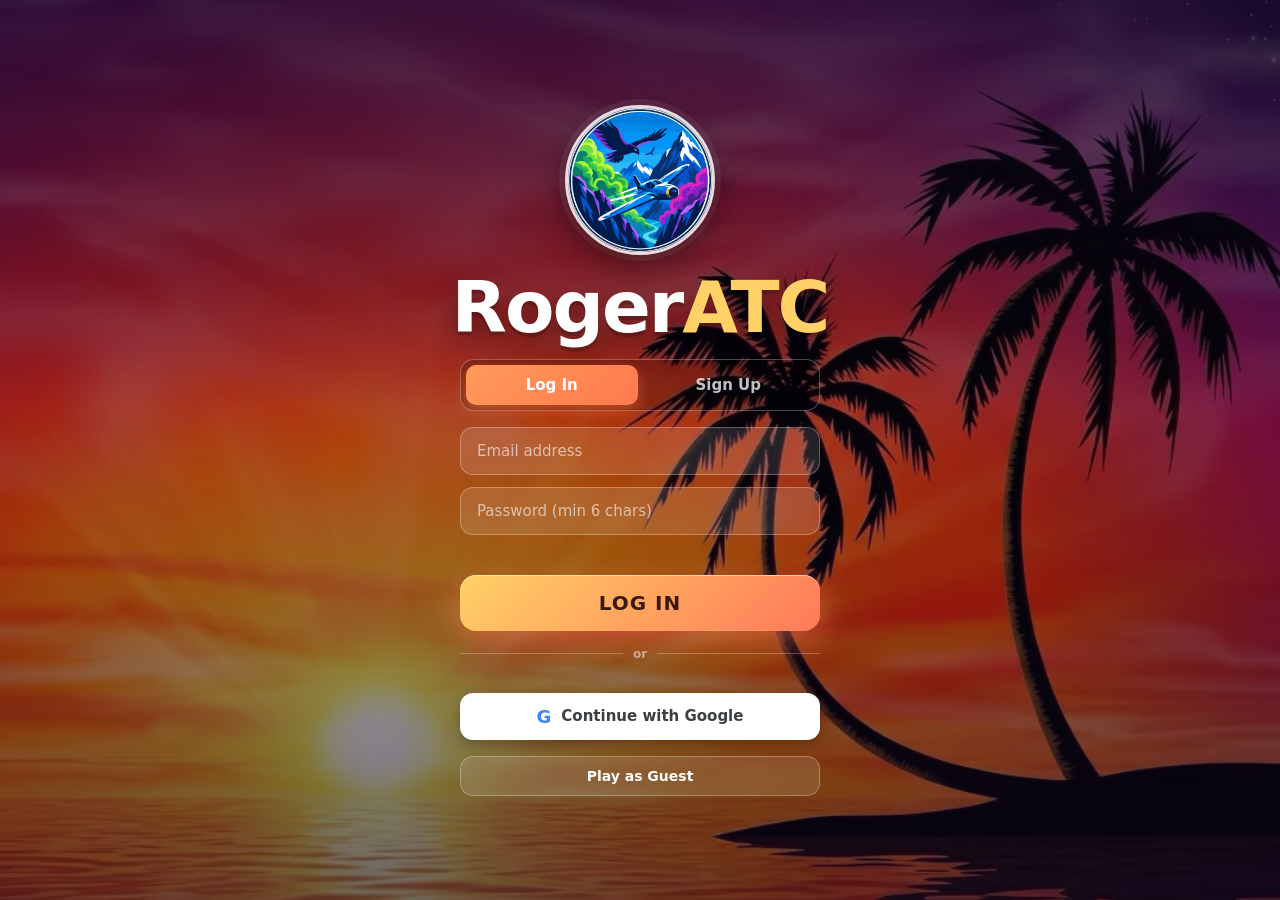
==== index.html @ 2c3201bd "feat: fullscreen on game start (+iOS home-screen) + LOG IN button aligned with inputs + smaller bird" ====
<!DOCTYPE html>
<html lang="en">
<head>
  <meta charset="UTF-8" />
  <meta name="viewport" content="width=device-width, initial-scale=1.0, maximum-scale=1.0, user-scalable=no, viewport-fit=cover" />
  <meta name="theme-color" content="#1b1033" />
  <meta name="mobile-web-app-capable" content="yes" />
  <meta name="apple-mobile-web-app-capable" content="yes" />
  <meta name="apple-mobile-web-app-status-bar-style" content="black-translucent" />
  <title>RogerATC — ATC MAYDAY</title>
  <link rel="icon" href="data:image/svg+xml,<svg xmlns='http://www.w3.org/2000/svg' viewBox='0 0 100 100'><text y='.9em' font-size='90'>%E2%9C%88%EF%B8%8F</text></svg>" />
  <link rel="preconnect" href="https://fonts.googleapis.com" />
  <link rel="preload" as="image" href="assets/bg_sunset.webp" />
  <link rel="preload" as="image" href="assets/logo_badge.webp" />
  <link rel="stylesheet" href="css/style-v2.css?v=DEPLOYVER" />
  <script src="https://accounts.google.com/gsi/client" async defer></script>
</head>
<body>
  <div id="app">

    <!-- ===================== GAME CANVAS ===================== -->
    <canvas id="game"></canvas>

    <!-- ===================== IN-GAME HUD ===================== -->
    <div id="hud" class="hud hidden">
      <!-- Top bar -->
      <div class="hud-top">
        <div class="hud-score glass">
          <span class="label">SCORE</span>
          <span id="scoreValue">0</span>
        </div>
        <div class="hud-timer glass">
          <span class="label">TIME</span>
          <span id="timerValue">1:30</span>
        </div>
        <div class="hud-best glass">
          <span class="label">BEST</span>
          <span id="bestValue">0</span>
        </div>
      </div>

      <!-- Radio chatter word bubble -->
      <div id="chatter" class="chatter hidden">
        <div class="chatter-frost"></div>
        <span id="chatterText"></span>
      </div>

      <!-- Bottom controls -->
      <div class="hud-bottom">
        <button id="liftLeft" class="lift-btn" aria-label="Lift Left">
          <span class="tap-word">TAP</span>
          <span class="tap-sub">TO LIFT</span>
        </button>

        <div class="speedo glass">
          <div class="speedo-dial">
            <div id="speedoNeedle" class="speedo-needle"></div>
          </div>
          <div class="speedo-read"><span id="speedValue">0</span> <small>MPH</small></div>
          <div id="callsignTag" class="callsign-tag"></div>
        </div>

        <button id="liftRight" class="lift-btn" aria-label="Lift Right">
          <span class="tap-word">TAP</span>
          <span class="tap-sub">TO LIFT</span>
        </button>
      </div>

      <!-- Pause / mute mini controls -->
      <div class="hud-mini">
        <button id="muteBtn" class="mini-btn" title="Mute music">🔊</button>
        <button id="pauseBtn" class="mini-btn" title="Pause">⏸</button>
      </div>
    </div>

    <!-- ===================== SIGN IN / SIGN UP ===================== -->
    <section id="auth" class="screen">
      <div class="menu-inner auth-inner">
        <img src="assets/logo_badge.webp" class="brand-emblem" alt="RogerATC" />
        <div class="logo-text"><span class="logo-main">Roger<span class="accent">ATC</span></span></div>
        <div class="auth-tabs">
          <button class="auth-tab active" data-tab="login">Log In</button>
          <button class="auth-tab" data-tab="signup">Sign Up</button>
        </div>
        <form id="authForm" class="auth-form">
          <input id="authEmail" type="email" placeholder="Email address" autocomplete="email" required />
          <input id="authPass" type="password" placeholder="Password (min 6 chars)" autocomplete="current-password" minlength="6" required />
          <div id="authMsg" class="auth-msg"></div>
          <button id="authSubmit" type="submit" class="primary-btn">LOG IN</button>
        </form>
        <div class="auth-or"><span>or</span></div>
        <div id="gsiButton" class="gsi-wrap"></div>
        <button id="googleBtn" class="google-btn"><span class="g">G</span> Continue with Google</button>
        <button id="guestBtn" class="ghost-btn">Play as Guest</button>
      </div>
    </section>

    <!-- ===================== START / MENU SCREEN ===================== -->
    <section id="menu" class="screen hidden">
      <img src="assets/breeze/mascot.webp" class="breeze-mascot" alt="JAY the mascot" />
      <div class="menu-inner">
        <div class="logo-wrap">
          <img src="assets/logo_badge.webp" class="brand-emblem" alt="RogerATC emblem" />
          <div class="logo-text">
            <span class="logo-main">Roger<span class="accent">ATC</span></span>
            <span class="logo-sub">✈ ATC&nbsp;MAYDAY</span>
          </div>
        </div>

        <p class="tagline">40,000 ft of birds, towers &amp; jet streams. Keep tapping. Stay alive.</p>

        <!-- Mode selection -->
        <div class="opt-group">
          <span class="opt-title">MODE</span>
          <div class="seg" id="modeSeg">
            <button class="seg-btn active" data-mode="solo">SOLO <small>Free</small></button>
            <button class="seg-btn locked" data-mode="multi">MULTIPLAYER <small>$4.99/mo 🔒</small></button>
          </div>
        </div>

        <!-- Level selection -->
        <div class="opt-group">
          <span class="opt-title">LEVEL</span>
          <div class="seg" id="levelSeg">
            <button class="seg-btn active" data-level="regular">REGULAR <small>1:30</small></button>
            <button class="seg-btn" data-level="extended">EXTENDED <small>2:30</small></button>
          </div>
        </div>

        <button id="startBtn" class="primary-btn">START FLIGHT ✈</button>

        <div class="menu-foot">
          <button id="leaderboardBtn" class="ghost-btn">🏆 Ranking</button>
          <button id="messagesBtn" class="ghost-btn">💬 Messages</button>
          <button id="premiumBtn" class="ghost-btn">⭐ Premium</button>
          <button id="menuMute" class="ghost-btn">🔊 Sound On</button>
          <button id="howToBtn" class="ghost-btn">How to play</button>
          <button id="logoutBtn" class="ghost-btn hidden">Log out</button>
        </div>
        <div class="account-line"><span id="userPill">RogerATC • Main Version</span></div>
        <div class="breeze-powered" style="margin-top:2px"><span>POWERED BY</span><img src="assets/breeze/picciti.webp" alt="Pic Citi" /></div>
      </div>
    </section>

    <!-- ===================== LEADERBOARD ===================== -->
    <section id="leaderboard" class="screen hidden">
      <div class="menu-inner">
        <h2 class="screen-title">🏆 TOP PILOTS</h2>
        <p class="screen-sub">Global high scores</p>
        <div class="prize-note">🏆 Top rank is subject to cash prizes &amp; rewards</div>
        <div id="lbList" class="lb-list"></div>
        <div id="lbMe" class="lb-me hidden"></div>
        <button id="lbBack" class="primary-btn">← Back</button>
      </div>
    </section>

    <!-- ===================== MULTIPLAYER ===================== -->
    <section id="multiplayer" class="screen hidden">
      <div class="menu-inner">
        <h2 class="screen-title">⚔️ MULTIPLAYER</h2>
        <p class="screen-sub">Same course — highest score wins!</p>
        <div class="prize-note">🏆 Top rank is subject to cash prizes &amp; rewards</div>
        <button id="mpCreate" class="primary-btn">Create Match</button>
        <div id="mpCreated" class="mp-created hidden">
          <p class="mp-share">Share this code with a friend:</p>
          <div id="mpCode" class="mp-code">------</div>
          <button id="mpCopyLink" class="ghost-btn">🔗 Copy Invite Link</button>
          <button id="mpCreateStart" class="primary-btn">START FLIGHT ✈</button>
        </div>
        <div class="auth-or"><span>or join a friend</span></div>
        <form id="mpJoinForm" class="auth-form">
          <input id="mpJoinCode" placeholder="Enter match code" maxlength="6" autocapitalize="characters" />
          <button type="submit" class="google-btn">Join Match</button>
        </form>
        <div id="mpMsg" class="auth-msg"></div>
        <button id="mpBack" class="ghost-btn">← Back</button>
      </div>
    </section>

    <!-- ===================== MATCH RESULT ===================== -->
    <section id="mpresult" class="screen hidden">
      <div class="menu-inner">
        <h2 id="mpResultTitle" class="result-title">MATCH RESULT</h2>
        <div class="mp-scores">
          <div class="mp-player"><div class="mp-av" id="mpYouAv">Y</div><span id="mpYouName">You</span><b id="mpYouScore">—</b></div>
          <div class="mp-vs">VS</div>
          <div class="mp-player"><div class="mp-av" id="mpOppAv">?</div><span id="mpOppName">Opponent</span><b id="mpOppScore">—</b></div>
        </div>
        <div id="mpStatus" class="screen-sub">Waiting for opponent to finish…</div>
        <div class="result-actions">
          <button id="mpDone" class="primary-btn hidden">Main Menu</button>
        </div>
      </div>
    </section>

    <!-- ===================== SUBSCRIBE / PREMIUM ===================== -->
    <section id="subscribe" class="screen hidden">
      <div class="menu-inner">
        <h2 class="screen-title">⭐ GO PREMIUM</h2>
        <p class="screen-sub">Unlock multiplayer &amp; remove ads</p>
        <div class="plan-card" data-plan="multiplayer">
          <div class="plan-top"><span class="plan-name">⚔️ Multiplayer</span><span class="plan-price">$4.99<small>/mo</small></span></div>
          <p class="plan-desc">Race friends on the same course · global ranking · cash-prize leaderboard</p>
          <button class="primary-btn plan-btn" data-plan="multiplayer">Subscribe</button>
        </div>
        <div class="plan-card" data-plan="adfree">
          <div class="plan-top"><span class="plan-name">🚫 Ad-Free</span><span class="plan-price">$6.99<small>/mo</small></span></div>
          <p class="plan-desc">Remove all ads — pure, uninterrupted flying</p>
          <button class="primary-btn plan-btn" data-plan="adfree">Subscribe</button>
        </div>
        <div class="plan-card" data-plan="runad">
          <div class="plan-top"><span class="plan-name">📣 Run an Ad</span><span class="plan-price">$24.99<small>/mo</small></span></div>
          <p class="plan-desc">Promote your business — run your ad in the game</p>
          <button class="primary-btn plan-btn" data-plan="runad">Subscribe</button>
        </div>
        <div id="subMsg" class="auth-msg"></div>
        <button id="subBack" class="ghost-btn">← Back</button>
      </div>
    </section>

    <!-- ===================== MY AD (Run an Ad advertisers) ===================== -->
    <section id="myad" class="screen hidden">
      <div class="menu-inner">
        <h2 class="screen-title">📣 MY AD</h2>
        <p class="screen-sub">Upload the image or video that runs in the game.</p>
        <div id="myadPreview" class="myad-preview"><span class="ad-label">No ad uploaded yet</span></div>
        <form id="myadForm" class="auth-form">
          <label class="myad-file">
            <input id="myadFile" type="file" accept="image/*,video/mp4,video/webm" />
            <span id="myadFileName">Choose image / video (max 20 MB)</span>
          </label>
          <input id="myadUrl" type="url" placeholder="Link when tapped (e.g. yourbusiness.com)" />
          <button id="myadSubmit" type="submit" class="primary-btn">Upload &amp; Run Ad</button>
        </form>
        <div id="myadMsg" class="auth-msg"></div>
        <button id="myadBack" class="ghost-btn">← Back</button>
      </div>
    </section>

    <!-- ===================== MESSAGES ===================== -->
    <section id="messages" class="screen hidden">
      <div class="menu-inner msg-inner">
        <h2 class="screen-title">💬 MESSAGES</h2>
        <div id="msgPlayers" class="msg-players"></div>
        <div id="msgConvo" class="msg-convo hidden">
          <div class="msg-convo-head">
            <button id="msgConvoBack" class="ghost-btn">←</button>
            <span id="msgWith">Player</span><span id="msgDot" class="msg-dot"></span>
          </div>
          <div id="msgList" class="msg-list"></div>
          <form id="msgForm" class="msg-form">
            <input id="msgInput" placeholder="Type a message…" maxlength="500" autocomplete="off" />
            <button type="submit" class="primary-btn">Send</button>
          </form>
        </div>
        <button id="msgBack" class="ghost-btn">← Back</button>
      </div>
    </section>

    <!-- ===================== CALL SIGN SCREEN ===================== -->
    <section id="callsign" class="screen hidden">
      <div class="menu-inner">
        <h2 class="screen-title">PICK YOUR CALL SIGN</h2>
        <p class="screen-sub">This is your plane's name on the radio.</p>
        <div id="callsignGrid" class="callsign-grid"></div>
        <div class="callsign-actions">
          <button id="callBack" class="ghost-btn">← Back</button>
          <button id="callGo" class="primary-btn">CLEARED FOR TAKEOFF ✈</button>
        </div>
      </div>
    </section>

    <!-- ===================== HOW TO PLAY ===================== -->
    <section id="howto" class="screen hidden">
      <div class="menu-inner howto-inner">
        <h2 class="screen-title">HOW TO FLY</h2>
        <ul class="howto-list">
          <li><b>TAP LEFT or RIGHT</b> button (or press <kbd>Space</kbd> / <kbd>←</kbd> / <kbd>→</kbd>) to lift. Your plane falls on its own.</li>
          <li><b>+2000</b> Jet Stream &nbsp;·&nbsp; <b>+500</b> Valley &nbsp;·&nbsp; <b>+300</b> Peak/Stack &nbsp;·&nbsp; <b>+100</b> Bonus Zone &nbsp;·&nbsp; <b>+25</b> Cloud</li>
          <li><b>−25</b> Small bird / toxic smoke &nbsp;·&nbsp; <b>−50</b> touching the floor</li>
          <li><span class="warn">CRASH</span> if you hit the 40k ft ceiling, a mountain, a tower, or a <b>Big Yellow Bird</b>.</li>
          <li>Hit <b>3 small birds</b> total and your plane goes down.</li>
          <li>Survive the full course to see <b>"YOU SURVIVED!"</b></li>
        </ul>
        <button id="howBack" class="primary-btn">GOT IT ✈</button>
      </div>
    </section>

    <!-- ===================== GAME OVER / SURVIVED ===================== -->
    <section id="result" class="screen hidden">
      <div class="menu-inner result-inner">
        <img src="assets/logo_badge.webp" class="brand-emblem small" alt="RogerATC" />
        <h2 id="resultTitle" class="result-title">GAME OVER</h2>
        <p id="resultMsg" class="result-msg"></p>
        <div class="result-scores">
          <div class="result-score glass">
            <span class="label">YOUR SCORE</span>
            <span id="resultScore">0</span>
          </div>
          <div class="result-score glass">
            <span class="label">BEST</span>
            <span id="resultBest">0</span>
          </div>
        </div>
        <div id="newBest" class="new-best hidden">★ NEW PERSONAL BEST! ★</div>
        <div id="adResult" class="ad-slot hidden"><span class="ad-label">Advertisement</span></div>
        <div class="result-actions">
          <button id="retryBtn" class="primary-btn">FLY AGAIN ✈</button>
          <button id="homeBtn" class="ghost-btn">Main Menu</button>
        </div>
      </div>
    </section>

    <!-- ===================== PAUSE OVERLAY ===================== -->
    <section id="pause" class="screen overlay hidden">
      <div class="menu-inner">
        <h2 class="screen-title">PAUSED</h2>
        <div class="result-actions">
          <button id="resumeBtn" class="primary-btn">RESUME ✈</button>
          <button id="quitBtn" class="ghost-btn">Quit to Menu</button>
        </div>
      </div>
    </section>

  </div>

  <!-- cloud clip-path for the frosted word-bubble interior (works with backdrop-filter) -->
  <svg width="0" height="0" style="position:absolute" aria-hidden="true">
    <defs>
      <clipPath id="cloudclip" clipPathUnits="objectBoundingBox">
        <ellipse cx="0.5" cy="0.42" rx="0.43" ry="0.33"/>
        <ellipse cx="0.3" cy="0.3" rx="0.2" ry="0.2"/>
        <ellipse cx="0.5" cy="0.23" rx="0.25" ry="0.22"/>
        <ellipse cx="0.7" cy="0.3" rx="0.2" ry="0.2"/>
        <ellipse cx="0.17" cy="0.46" rx="0.15" ry="0.18"/>
        <ellipse cx="0.83" cy="0.46" rx="0.15" ry="0.18"/>
        <ellipse cx="0.38" cy="0.62" rx="0.18" ry="0.18"/>
        <ellipse cx="0.62" cy="0.62" rx="0.18" ry="0.18"/>
      </clipPath>
    </defs>
  </svg>

  <!-- Background music (client-provided track). Loops; starts on first user interaction. -->
  <audio id="bgMusic" src="assets/music.mp3" loop preload="auto"></audio>

  <script src="js/audio.js?v=DEPLOYVER"></script>
  <script src="js/data.js?v=DEPLOYVER"></script>
  <script src="js/game.js?v=DEPLOYVER"></script>
  <script src="js/ui.js?v=DEPLOYVER"></script>
</body>
</html>
---- css/style-v2.css ----
/* ============================================================
   RogerATC — ATC MAYDAY  |  Main Version
   Sunset / palm-tree theme, glassmorphism UI
   ============================================================ */

:root {
  --sunset-1: #ff9a5a;
  --sunset-2: #ff7a4d;
  --sunset-3: #a855f7;
  --sky-deep: #1b1033;
  --ink: #2a1a3e;
  --cream: #fff4e6;
  --gold: #ffd166;
  --accent: #ff7a59;
  --good: #4ade80;
  --bad: #ff5436;
  --glass-bg: rgba(255, 255, 255, 0.12);
  --glass-brd: rgba(255, 255, 255, 0.28);
  --shadow: 0 10px 40px rgba(20, 8, 40, 0.45);
  --font: 'Trebuchet MS', 'Segoe UI', system-ui, -apple-system, sans-serif;
}

* { margin: 0; padding: 0; box-sizing: border-box; -webkit-tap-highlight-color: transparent; }

html, body {
  height: 100%;
  overflow: hidden;
  font-family: var(--font);
  background: var(--sky-deep);
  color: var(--cream);
  user-select: none;
  -webkit-user-select: none;
}

#app {
  position: relative;
  width: 100vw;
  height: 100vh;
  height: 100dvh;
  overflow: hidden;
}

#game {
  position: absolute;
  inset: 0;
  width: 100%;
  height: 100%;
  display: block;
  touch-action: none;
}

.hidden { display: none !important; }

/* ===================== GLASS PRIMITIVE ===================== */
.glass {
  background: var(--glass-bg);
  border: 1px solid var(--glass-brd);
  backdrop-filter: blur(10px);
  -webkit-backdrop-filter: blur(10px);
  border-radius: 16px;
  box-shadow: var(--shadow);
}

/* ===================== SCREENS ===================== */
.screen {
  position: absolute;
  inset: 0;
  display: flex;
  flex-direction: column;
  align-items: center;
  justify-content: safe center;     /* centre when it fits; top-align + scroll (no clip) when it overflows */
  padding: 24px;
  z-index: 20;
  overflow-y: auto;                 /* scroll when content is taller than the viewport */
  -webkit-overflow-scrolling: touch;
  background:
    linear-gradient(180deg, rgba(14,7,28,0.64) 0%, rgba(14,7,28,0.3) 45%, rgba(14,7,28,0.6) 100%),
    url('../assets/bg_sunset.webp') center/cover no-repeat;
  animation: fadeIn 0.4s ease;
}
.screen.overlay { background: rgba(15, 8, 30, 0.72); backdrop-filter: blur(6px); }

@keyframes fadeIn { from { opacity: 0; } to { opacity: 1; } }

.menu-inner {
  width: min(520px, 100%);
  text-align: center;
  display: flex;
  flex-direction: column;
  gap: 20px;
  align-items: center;
}

/* ===================== LOGO ===================== */
.logo-wrap { margin-top: 2px; display: flex; flex-direction: column; align-items: center; gap: 10px; }
.brand-emblem {
  width: clamp(110px, 30vw, 150px);
  height: clamp(110px, 30vw, 150px);
  border-radius: 50%;
  object-fit: cover;
  border: 3px solid rgba(255,255,255,0.85);
  box-shadow: 0 10px 34px rgba(0,0,0,0.45), 0 0 0 6px rgba(255,255,255,0.08);
}
.brand-emblem.small { width: 78px; height: 78px; border-width: 2px; margin-bottom: 2px; }
.logo-text { display: inline-flex; flex-direction: column; align-items: center; gap: 14px; }
.logo-main {
  font-size: clamp(42px, 11vw, 72px);
  font-weight: 900;
  letter-spacing: -2px;
  line-height: 1;
  color: #fff;
  text-shadow: 0 4px 0 rgba(0,0,0,0.18), 0 14px 30px rgba(0,0,0,0.35);
}
.logo-main .accent { color: var(--gold); }
.logo-sub {
  font-size: clamp(13px, 3.4vw, 18px);
  letter-spacing: 6px;
  font-weight: 700;
  color: rgba(255,255,255,0.85);
}
.tagline {
  font-size: clamp(14px, 3.6vw, 17px);
  color: rgba(255,255,255,0.9);
  max-width: 380px;
  line-height: 1.45;
}

/* ===================== OPTION GROUPS / SEGMENTS ===================== */
.opt-group { width: 100%; text-align: left; }
.opt-title {
  display: block;
  font-size: 12px;
  letter-spacing: 3px;
  font-weight: 700;
  color: rgba(255,255,255,0.7);
  margin: 0 0 8px 6px;
}
.seg {
  display: flex;
  gap: 8px;
  background: rgba(0,0,0,0.18);
  padding: 6px;
  border-radius: 16px;
  border: 1px solid var(--glass-brd);
}
.seg-btn {
  flex: 1;
  border: none;
  background: transparent;
  color: rgba(255,255,255,0.78);
  padding: 12px 8px;
  border-radius: 11px;
  font-family: var(--font);
  font-weight: 800;
  font-size: 14px;
  letter-spacing: 0.5px;
  cursor: pointer;
  transition: all 0.18s ease;
  display: flex;
  flex-direction: column;
  gap: 2px;
  line-height: 1.1;
}
.seg-btn small { font-weight: 600; font-size: 11px; opacity: 0.8; }
.seg-btn.active {
  background: linear-gradient(135deg, var(--sunset-1), var(--sunset-2));
  color: #fff;
  box-shadow: 0 6px 18px rgba(255,122,77,0.5);
  transform: translateY(-1px);
}
.seg-btn.locked { opacity: 0.75; }
.seg-btn.locked small { color: var(--gold); }

/* ===================== BUTTONS ===================== */
.primary-btn {
  width: 100%;
  max-width: 360px;
  padding: 16px 22px;
  border: none;
  border-radius: 16px;
  background: linear-gradient(135deg, var(--gold), var(--accent));
  color: #3a1a10;
  font-family: var(--font);
  font-weight: 900;
  font-size: clamp(16px, 4.4vw, 20px);
  letter-spacing: 1px;
  cursor: pointer;
  box-shadow: 0 10px 30px rgba(255,122,89,0.5), inset 0 1px 0 rgba(255,255,255,0.5);
  transition: transform 0.12s ease, box-shadow 0.12s ease;
}
.primary-btn:hover { transform: translateY(-2px); box-shadow: 0 14px 38px rgba(255,122,89,0.6); }
.primary-btn:active { transform: translateY(1px) scale(0.99); }

.ghost-btn {
  background: var(--glass-bg);
  border: 1px solid var(--glass-brd);
  color: #fff;
  padding: 11px 18px;
  border-radius: 13px;
  font-family: var(--font);
  font-weight: 700;
  font-size: 14px;
  cursor: pointer;
  transition: background 0.15s ease;
  backdrop-filter: blur(8px);
}
.ghost-btn:hover { background: rgba(255,255,255,0.2); }

.menu-foot { display: flex; gap: 12px; flex-wrap: wrap; justify-content: center; }
.account-line { font-size: 12px; letter-spacing: 0.5px; color: rgba(255,255,255,0.65); font-weight: 700; text-align: center; margin-top: -4px; }
.account-line .unverified { color: var(--gold); font-size: 9.5px; letter-spacing: 1px; margin-left: 6px; text-transform: uppercase;
  background: rgba(0,0,0,0.25); padding: 2px 7px; border-radius: 6px; }
.version-pill {
  position: absolute;
  bottom: 14px;
  font-size: 11px;
  letter-spacing: 2px;
  color: rgba(255,255,255,0.55);
  font-weight: 700;
}

/* ===================== AUTH (login / signup) ===================== */
.auth-inner { gap: 16px; max-width: 360px; }
.auth-tabs {
  display: flex; width: 100%; background: rgba(0,0,0,0.2);
  border: 1px solid var(--glass-brd); border-radius: 14px; padding: 5px; gap: 5px;
}
.auth-tab {
  flex: 1; border: none; background: transparent; color: rgba(255,255,255,0.75);
  padding: 11px; border-radius: 10px; font-family: var(--font); font-weight: 800;
  font-size: 15px; cursor: pointer; transition: all 0.16s ease;
}
.auth-tab.active {
  background: linear-gradient(135deg, var(--sunset-1), var(--sunset-2));
  color: #fff; box-shadow: 0 5px 14px rgba(255,122,77,0.45);
}
.auth-form { display: flex; flex-direction: column; gap: 12px; width: 100%; }
.auth-form .primary-btn { max-width: 100%; }   /* LOG IN button matches the input width (aligned) */
.auth-form input {
  width: 100%; padding: 14px 16px; border-radius: 13px;
  border: 1px solid var(--glass-brd); background: rgba(255,255,255,0.12);
  color: #fff; font-family: var(--font); font-size: 15px; font-weight: 600;
  outline: none; transition: border 0.15s, background 0.15s;
}
.auth-form input::placeholder { color: rgba(255,255,255,0.6); font-weight: 500; }
.auth-form input:focus { border-color: var(--gold); background: rgba(255,255,255,0.18); }
.auth-msg { font-size: 13px; font-weight: 700; min-height: 16px; text-align: center; }
.auth-msg.err { color: var(--bad); }
.auth-msg.ok { color: var(--good); }
.auth-or { display: flex; align-items: center; gap: 10px; width: 100%; color: rgba(255,255,255,0.5); font-size: 12px; font-weight: 700; }
.auth-or::before, .auth-or::after { content: ""; flex: 1; height: 1px; background: rgba(255,255,255,0.25); }
.google-btn {
  width: 100%; display: flex; align-items: center; justify-content: center; gap: 10px;
  padding: 13px; border-radius: 13px; border: none; background: #fff; color: #3c4043;
  font-family: var(--font); font-weight: 800; font-size: 15px; cursor: pointer;
  box-shadow: 0 4px 14px rgba(0,0,0,0.25); transition: transform 0.12s;
}
.google-btn:hover { transform: translateY(-1px); }
.google-btn .g { font-weight: 900; color: #4285f4; font-size: 18px; }
#guestBtn { width: 100%; }
.gsi-wrap { display: flex; justify-content: center; width: 100%; }

/* ===================== LEADERBOARD ===================== */
.lb-list {
  width: 100%; max-height: 52vh; overflow-y: auto;
  display: flex; flex-direction: column; gap: 6px;
  padding: 6px; border-radius: 16px;
  background: rgba(0,0,0,0.15); border: 1px solid var(--glass-brd);
}
.lb-list::-webkit-scrollbar { width: 8px; }
.lb-list::-webkit-scrollbar-thumb { background: rgba(255,255,255,0.3); border-radius: 8px; }
.lb-row {
  display: flex; align-items: center; gap: 12px;
  padding: 11px 14px; border-radius: 12px;
  background: var(--glass-bg); border: 1px solid var(--glass-brd);
  font-weight: 700;
}
.lb-row .lb-rank { width: 34px; font-weight: 900; color: rgba(255,255,255,0.7); font-size: 15px; }
.lb-row .lb-name { flex: 1; text-align: left; color: #fff; font-size: 15px; letter-spacing: 0.3px; }
.lb-row .lb-score { color: var(--gold); font-weight: 900; font-size: 17px; }
.lb-row.top1 { background: linear-gradient(135deg, rgba(255,209,102,0.3), rgba(255,122,77,0.25)); border-color: var(--gold); }
.lb-row.top1 .lb-rank, .lb-row.top2 .lb-rank, .lb-row.top3 .lb-rank { color: var(--gold); }
.lb-empty { color: rgba(255,255,255,0.7); padding: 24px; font-size: 15px; }
.lb-me {
  width: 100%; padding: 12px 16px; border-radius: 13px;
  background: linear-gradient(135deg, var(--sunset-1), var(--sunset-2));
  color: #fff; font-weight: 900; font-size: 15px;
  display: flex; justify-content: space-between; box-shadow: 0 6px 16px rgba(255,122,77,0.4);
}

/* ===================== MULTIPLAYER ===================== */
.mp-created { width: 100%; display: flex; flex-direction: column; gap: 12px; align-items: center; }
.mp-share { color: rgba(255,255,255,0.85); font-size: 14px; font-weight: 700; }
.mp-code {
  font-size: clamp(32px, 9vw, 46px); font-weight: 900; letter-spacing: 8px;
  color: var(--gold); background: rgba(0,0,0,0.25); border: 2px dashed var(--gold);
  border-radius: 14px; padding: 12px 20px; width: 100%; text-align: center;
}
#mpJoinCode { text-transform: uppercase; letter-spacing: 6px; text-align: center; font-weight: 900; }
.mp-scores { display: flex; align-items: center; justify-content: center; gap: 18px; width: 100%; }
.mp-player { display: flex; flex-direction: column; align-items: center; gap: 6px; flex: 1; }
.mp-av {
  width: 64px; height: 64px; border-radius: 50%; display: grid; place-items: center;
  font-size: 28px; font-weight: 900; color: #fff;
  background: linear-gradient(135deg, var(--sunset-1), var(--sunset-3)); border: 3px solid rgba(255,255,255,0.7);
}
.mp-player span { font-size: 13px; font-weight: 700; color: rgba(255,255,255,0.85); max-width: 110px; overflow: hidden; text-overflow: ellipsis; white-space: nowrap; }
.mp-player b { font-size: 30px; font-weight: 900; color: var(--gold); }
.mp-player.winner .mp-av { border-color: var(--gold); box-shadow: 0 0 0 4px rgba(255,209,102,0.4); }
.mp-player.winner b { color: var(--good); }
.mp-vs { font-size: 18px; font-weight: 900; color: rgba(255,255,255,0.6); }

/* ===================== SUBSCRIBE / PLANS ===================== */
.plan-card {
  width: 100%; text-align: left; padding: 16px 18px; border-radius: 16px;
  background: var(--glass-bg); border: 1px solid var(--glass-brd); backdrop-filter: blur(8px);
  display: flex; flex-direction: column; gap: 8px;
}
.plan-top { display: flex; align-items: baseline; justify-content: space-between; }
.plan-name { font-size: 18px; font-weight: 900; color: #fff; }
.plan-price { font-size: 24px; font-weight: 900; color: var(--gold); }
.plan-price small { font-size: 12px; font-weight: 700; opacity: 0.8; }
.plan-desc { font-size: 13px; color: rgba(255,255,255,0.8); line-height: 1.4; }
.plan-card.owned { border-color: var(--good); }
.plan-card.owned .plan-btn { background: var(--good); color: #0b3d1a; pointer-events: none; }

/* ===================== ADS ===================== */
.ad-slot {
  width: 100%; max-width: 360px; min-height: 90px; border-radius: 12px;
  display: flex; align-items: center; justify-content: center;
  background: rgba(0,0,0,0.25); border: 1px dashed var(--glass-brd); overflow: hidden;
}
.ad-label { font-size: 11px; letter-spacing: 2px; color: rgba(255,255,255,0.45); font-weight: 700; }
.ad-slot img, .ad-slot video { width: 100%; height: 100%; max-height: 220px; object-fit: contain; display: block; }
.ad-slot a { display: block; width: 100%; }

/* ----- My Ad (advertiser upload) ----- */
.myad-preview {
  width: 100%; max-width: 360px; min-height: 120px; border-radius: 14px;
  display: flex; align-items: center; justify-content: center; overflow: hidden;
  background: rgba(0,0,0,0.28); border: 1px dashed var(--glass-brd);
}
.myad-preview img, .myad-preview video { width: 100%; max-height: 220px; object-fit: contain; display: block; }
.myad-file {
  display: flex; align-items: center; justify-content: center; text-align: center;
  padding: 14px 16px; border-radius: 13px; cursor: pointer;
  border: 1px solid var(--glass-brd); background: rgba(255,255,255,0.12);
  color: #fff; font-weight: 700; font-size: 14px;
}
.myad-file input { display: none; }

/* ===================== MESSAGES ===================== */
.msg-inner { width: min(460px, 100%); }
.msg-players { width: 100%; max-height: 54vh; overflow-y: auto; display: flex; flex-direction: column; gap: 6px;
  padding: 6px; border-radius: 16px; background: rgba(0,0,0,0.15); border: 1px solid var(--glass-brd); }
.msg-players::-webkit-scrollbar { width: 8px; } .msg-players::-webkit-scrollbar-thumb { background: rgba(255,255,255,0.3); border-radius: 8px; }
.msg-player-row { display: flex; align-items: center; gap: 12px; padding: 12px 14px; border-radius: 12px;
  background: var(--glass-bg); border: 1px solid var(--glass-brd); cursor: pointer; font-weight: 700; color: #fff; transition: background 0.14s; }
.msg-player-row:hover { background: rgba(255,255,255,0.2); }
.msg-player-row .msg-av { width: 40px; height: 40px; border-radius: 50%; display: grid; place-items: center; font-weight: 900; color: #fff;
  background: linear-gradient(135deg, var(--sunset-1), var(--sunset-3)); font-size: 16px; }
.msg-player-row .msg-name { flex: 1; text-align: left; }
.msg-dot { width: 11px; height: 11px; border-radius: 50%; background: rgba(255,255,255,0.3); }
.msg-dot.online { background: var(--good); box-shadow: 0 0 8px var(--good); }
.msg-empty { color: rgba(255,255,255,0.7); padding: 20px; font-size: 14px; }
.msg-convo { width: 100%; display: flex; flex-direction: column; gap: 10px; }
.msg-convo-head { display: flex; align-items: center; gap: 10px; }
.msg-convo-head .ghost-btn { padding: 8px 14px; }
.msg-convo-head span#msgWith { font-weight: 900; font-size: 17px; color: #fff; }
.msg-list { width: 100%; height: 44vh; overflow-y: auto; display: flex; flex-direction: column; gap: 7px;
  padding: 10px; border-radius: 14px; background: rgba(0,0,0,0.2); border: 1px solid var(--glass-brd); }
.msg-list::-webkit-scrollbar { width: 8px; } .msg-list::-webkit-scrollbar-thumb { background: rgba(255,255,255,0.3); border-radius: 8px; }
.msg-bubble { max-width: 78%; padding: 9px 13px; border-radius: 14px; font-size: 14px; font-weight: 600; line-height: 1.35; word-wrap: break-word; }
.msg-bubble.theirs { align-self: flex-start; background: rgba(255,255,255,0.9); color: #2a1a3e; border-bottom-left-radius: 4px; }
.msg-bubble.mine { align-self: flex-end; background: linear-gradient(135deg, var(--sunset-1), var(--sunset-2)); color: #fff; border-bottom-right-radius: 4px; }
.msg-form { display: flex; gap: 8px; width: 100%; }
.msg-form input { flex: 1; padding: 13px 16px; border-radius: 13px; border: 1px solid var(--glass-brd);
  background: rgba(255,255,255,0.12); color: #fff; font-family: var(--font); font-size: 15px; font-weight: 600; outline: none; }
.msg-form input::placeholder { color: rgba(255,255,255,0.6); }
.msg-form .primary-btn { width: auto; padding: 13px 22px; }

/* ===================== BREEZE (blue free variant) ===================== */
body.breeze { --sunset-1: #38bdf8; --sunset-2: #2563eb; --accent: #0ea5e9; }
body.breeze .screen {
  background:
    linear-gradient(180deg, rgba(8,24,54,0.5) 0%, rgba(8,24,54,0.2) 45%, rgba(8,30,70,0.55) 100%),
    url('../assets/breeze/bg_breeze.webp') center/cover no-repeat;
}
.breeze-mascot {
  position: fixed; bottom: 10px; left: 10px; width: clamp(60px, 15vw, 96px);
  filter: drop-shadow(0 6px 14px rgba(0,0,0,0.45)); z-index: 5; pointer-events: none;
  animation: mascotBob 3s ease-in-out infinite;
}
@keyframes mascotBob { 0%,100% { transform: translateY(0); } 50% { transform: translateY(-8px); } }
/* Breeze plane in the upper-left corner of the home screen (client request) */
.breeze-plane-link {
  position: fixed; top: 14px; left: 10px; width: clamp(90px, 22vw, 148px);
  z-index: 6; pointer-events: auto; cursor: pointer;
  animation: planeDrift 4s ease-in-out infinite;
}
.breeze-plane-corner {
  width: 100%; display: block;
  filter: drop-shadow(0 6px 14px rgba(0,0,0,0.4)); pointer-events: none;
}
@keyframes planeDrift { 0%,100% { transform: translateY(0) rotate(-5deg); } 50% { transform: translateY(-7px) rotate(-5deg); } }
.breeze-footer { width: 100%; display: flex; flex-direction: column; align-items: center; gap: 6px; margin-top: 8px; }
.breeze-links { display: flex; flex-wrap: wrap; gap: 5px 14px; justify-content: center; }
.breeze-links a { color: rgba(255,255,255,0.88); font-size: 12px; font-weight: 700; text-decoration: none; }
.breeze-links a:hover { color: #fff; text-decoration: underline; }
.breeze-rogerlink { color: var(--gold); font-size: 12.5px; font-weight: 800; letter-spacing: 0.5px; text-decoration: none;
  background: rgba(0,0,0,0.25); border: 1px solid rgba(255,209,102,0.4); border-radius: 10px; padding: 5px 12px; }
.breeze-rogerlink:hover { background: rgba(0,0,0,0.4); }
.breeze-powered { display: flex; align-items: center; gap: 6px; font-size: 10px; letter-spacing: 1px; color: rgba(255,255,255,0.65); font-weight: 700; }
.breeze-powered img { height: 22px; border-radius: 4px; }

/* ===================== CALL SIGN GRID ===================== */
.screen-title {
  font-size: clamp(24px, 6.5vw, 36px);
  font-weight: 900;
  letter-spacing: 1px;
  color: #fff;
  text-shadow: 0 6px 20px rgba(0,0,0,0.3);
}
.screen-sub { color: rgba(255,255,255,0.82); font-size: 15px; margin-top: -8px; }
/* Cash-prize note (spec: "TOP RANK IS SUBJECT TO CASH PRIZES AND REWARDS") */
.prize-note {
  font-size: 12.5px; font-weight: 800; letter-spacing: 0.4px;
  color: var(--gold); text-align: center; line-height: 1.35;
  background: rgba(0,0,0,0.26); border: 1px solid rgba(255,209,102,0.45);
  border-radius: 12px; padding: 9px 14px; max-width: 340px; margin: -4px auto 0;
}
body.breeze .prize-note { display: none; } /* Breeze is free — no ranking, no prizes */
.callsign-grid {
  display: grid;
  grid-template-columns: repeat(auto-fill, minmax(135px, 1fr));
  gap: 8px;
  width: 100%;
  max-height: 46vh;
  overflow-y: auto;
  padding: 6px;
  border-radius: 16px;
  background: rgba(0,0,0,0.15);
  border: 1px solid var(--glass-brd);
}
.callsign-grid::-webkit-scrollbar { width: 8px; }
.callsign-grid::-webkit-scrollbar-thumb { background: rgba(255,255,255,0.3); border-radius: 8px; }
.cs-chip {
  padding: 11px 8px;
  border-radius: 11px;
  border: 1px solid var(--glass-brd);
  background: var(--glass-bg);
  color: #fff;
  font-weight: 800;
  font-size: 13px;
  letter-spacing: 0.4px;
  cursor: pointer;
  transition: all 0.14s ease;
}
.cs-chip:hover { background: rgba(255,255,255,0.2); }
.cs-chip.sel {
  background: linear-gradient(135deg, var(--sunset-1), var(--sunset-2));
  border-color: transparent;
  box-shadow: 0 6px 16px rgba(255,122,77,0.5);
  transform: translateY(-1px);
}
.callsign-actions { display: flex; gap: 12px; width: 100%; max-width: 420px; }
.callsign-actions .primary-btn { flex: 2; }
.callsign-actions .ghost-btn { flex: 1; }

/* ===================== HOW TO ===================== */
.howto-inner { align-items: flex-start; text-align: left; }
.howto-list { list-style: none; display: flex; flex-direction: column; gap: 12px; width: 100%; }
.howto-list li {
  background: var(--glass-bg);
  border: 1px solid var(--glass-brd);
  border-radius: 13px;
  padding: 13px 15px;
  font-size: 14px;
  line-height: 1.5;
}
.howto-list b { color: var(--gold); }
.howto-list .warn { color: var(--bad); font-weight: 900; }
kbd {
  background: rgba(0,0,0,0.3);
  border: 1px solid var(--glass-brd);
  border-radius: 6px;
  padding: 1px 7px;
  font-size: 12px;
  font-family: var(--font);
}

/* ===================== RESULT SCREEN ===================== */
.result-title {
  font-size: clamp(34px, 9vw, 56px);
  font-weight: 900;
  letter-spacing: 1px;
  color: var(--bad);
  text-shadow: 0 6px 24px rgba(0,0,0,0.4);
}
.result-title.survived { color: var(--good); }
.result-msg { font-size: 16px; color: rgba(255,255,255,0.9); max-width: 380px; line-height: 1.45; }
.result-scores { display: flex; gap: 14px; }
.result-score { padding: 16px 26px; display: flex; flex-direction: column; gap: 4px; min-width: 120px; }
.result-score .label { font-size: 11px; letter-spacing: 2px; opacity: 0.7; }
.result-score span:last-child { font-size: 34px; font-weight: 900; color: var(--gold); }
.new-best {
  color: var(--gold);
  font-weight: 900;
  letter-spacing: 1px;
  font-size: 18px;
  animation: pulse 1s infinite;
}
@keyframes pulse { 0%,100% { transform: scale(1); } 50% { transform: scale(1.08); } }
.result-actions { display: flex; gap: 12px; flex-direction: column; width: 100%; max-width: 320px; }

/* ===================== HUD ===================== */
.hud {
  position: absolute;
  inset: 0;
  z-index: 15;
  pointer-events: none;
  display: flex;
  flex-direction: column;
  justify-content: space-between;
}
.hud button { pointer-events: auto; }

.hud-top {
  display: flex;
  justify-content: space-between;
  align-items: flex-start;
  gap: 10px;
  padding: 14px;
}
.hud-score, .hud-timer, .hud-best {
  padding: 8px 14px;
  display: flex;
  flex-direction: column;
  align-items: center;
  gap: 1px;
  min-width: 70px;
}
.hud-top .label { font-size: 10px; letter-spacing: 2px; opacity: 0.75; font-weight: 700; }
.hud-score span:last-child, .hud-timer span:last-child, .hud-best span:last-child {
  font-size: 24px; font-weight: 900; color: #fff;
}
.hud-score span:last-child { color: var(--gold); }
#scoreValue.flash-good { animation: popGood 0.4s ease; }
#scoreValue.flash-bad { animation: popBad 0.4s ease; }
@keyframes popGood { 0% { color: var(--good); transform: scale(1.4); } 100% { color: var(--gold); transform: scale(1); } }
@keyframes popBad { 0% { color: var(--bad); transform: scale(1.4); } 100% { color: var(--gold); transform: scale(1); } }

/* Radio chatter — comic CLOUD word bubble with a frosted-glass (iOS-style) interior.
   Whatever is behind the bubble is blurred inside it (backdrop-filter), masked to the cloud shape. */
.chatter {
  position: absolute;
  /* spec: word bubble sits ABOVE the speedometer (centre-bottom), clear of the HUD cards */
  left: 50%;
  bottom: clamp(140px, 19vh, 180px);
  top: auto;
  transform: translateX(-50%);
  /* ▼▼▼ RESIZE THE WHOLE BUBBLE: change ONLY this one value ▼▼▼ */
  --bub: 120PX;
  width: var(--bub);
  aspect-ratio: 1.22;                /* height auto from width — keeps the cloud shape */
  display: flex;
  align-items: center;
  justify-content: center;
  padding: 9% 4% 13% 9%;            /* % padding scales with the bubble */
  color: #1d1430;
  font-weight: 800;
  font-size: calc(var(--bub) * 0.095);   /* text scales with the bubble too */
  text-align: center;
  line-height: 1.22;
  z-index: 2;
  background: url("../assets/bubble_frame_v2.webp");
  animation: bubbleIn 0.3s ease;
  background-size: contain;
  background-position: center;
  background-repeat: NO-REPEAT;
}
/* frosted-glass fill, clipped to the cloud shape (clip-path works with backdrop-filter; mask does not) */
.chatter-frost {
  position: absolute;
  inset: 0;
  display: none;   /* white interior shape removed — bubble is now outline + text only */
  -webkit-clip-path: polygon(34.2% 5.5%, 30.1% 8.3%, 28.0% 11.1%, 28.7% 13.9%, 29.4% 16.6%, 15.7% 19.4%, 13.7% 22.2%, 12.3% 24.9%, 13.0% 27.7%, 13.7% 30.5%, 13.7% 33.2%, 13.7% 36.0%, 8.2% 38.8%, 6.2% 41.6%, 5.5% 44.3%, 5.5% 47.1%, 6.2% 49.9%, 8.2% 52.6%, 18.5% 55.4%, 18.5% 58.2%, 18.5% 60.9%, 19.1% 63.7%, 20.5% 66.5%, 21.9% 69.3%, 25.3% 72.0%, 41.7% 74.8%, 43.7% 77.6%, 45.8% 80.3%, 47.2% 80.3%, 47.2% 77.6%, 45.1% 74.8%, 58.1% 72.0%, 62.2% 69.3%, 64.2% 66.5%, 64.9% 63.7%, 73.1% 60.9%, 73.1% 58.2%, 77.9% 55.4%, 82.0% 52.6%, 84.1% 49.9%, 84.7% 47.1%, 85.4% 44.3%, 84.7% 41.6%, 84.1% 38.8%, 81.3% 36.0%, 77.9% 33.2%, 75.2% 30.5%, 75.2% 27.7%, 77.2% 24.9%, 75.2% 22.2%, 64.9% 19.4%, 64.9% 16.6%, 63.6% 13.9%, 62.2% 11.1%, 60.1% 8.3%, 34.2% 5.5%);
  clip-path: polygon(34.2% 5.5%, 30.1% 8.3%, 28.0% 11.1%, 28.7% 13.9%, 29.4% 16.6%, 15.7% 19.4%, 13.7% 22.2%, 12.3% 24.9%, 13.0% 27.7%, 13.7% 30.5%, 13.7% 33.2%, 13.7% 36.0%, 8.2% 38.8%, 6.2% 41.6%, 5.5% 44.3%, 5.5% 47.1%, 6.2% 49.9%, 8.2% 52.6%, 18.5% 55.4%, 18.5% 58.2%, 18.5% 60.9%, 19.1% 63.7%, 20.5% 66.5%, 21.9% 69.3%, 25.3% 72.0%, 41.7% 74.8%, 43.7% 77.6%, 45.8% 80.3%, 47.2% 80.3%, 47.2% 77.6%, 45.1% 74.8%, 58.1% 72.0%, 62.2% 69.3%, 64.2% 66.5%, 64.9% 63.7%, 73.1% 60.9%, 73.1% 58.2%, 77.9% 55.4%, 82.0% 52.6%, 84.1% 49.9%, 84.7% 47.1%, 85.4% 44.3%, 84.7% 41.6%, 84.1% 38.8%, 81.3% 36.0%, 77.9% 33.2%, 75.2% 30.5%, 75.2% 27.7%, 77.2% 24.9%, 75.2% 22.2%, 64.9% 19.4%, 64.9% 16.6%, 63.6% 13.9%, 62.2% 11.1%, 60.1% 8.3%, 34.2% 5.5%);
}
#chatterText {position: absolute;z-index: 1;color: #15102a;text-shadow: 0 0 3px rgba(255,255,255,0.95), 0 0 6px rgba(255,255,255,0.9), 0 1px 2px rgba(255,255,255,0.9);display: flex;justify-content: center;align-items: center;text-align: center;line-height: 1.12;overflow: hidden;inset: 20% 19% 32% 15%;}
@keyframes bubbleIn { from { opacity: 0; } to { opacity: 1; } }

/* Bottom controls */
.hud-bottom {
  display: flex;
  align-items: flex-end;
  justify-content: space-between;
  gap: 10px;
  padding: 14px 14px 20px;
}
.lift-btn {
  pointer-events: auto;
  width: clamp(88px, 24vw, 132px);
  height: clamp(78px, 20vw, 104px);
  border-radius: 24px;
  border: 1px solid var(--glass-brd);
  background: linear-gradient(135deg, rgba(255,209,102,0.9), rgba(255,122,89,0.9));
  color: #3a1a10;
  font-family: var(--font);
  display: flex;
  flex-direction: column;
  align-items: center;
  justify-content: center;
  gap: 2px;
  cursor: pointer;
  box-shadow: 0 10px 26px rgba(255,122,89,0.45), inset 0 2px 0 rgba(255,255,255,0.5);
  transition: transform 0.08s ease;
}
.lift-btn:active { transform: scale(0.93); box-shadow: 0 4px 14px rgba(255,122,89,0.4); }
.tap-word { font-size: clamp(20px, 6vw, 30px); font-weight: 900; letter-spacing: 1px; }
.tap-sub { font-size: 11px; font-weight: 800; letter-spacing: 2px; opacity: 0.85; }

/* Speedometer */
.speedo {
  padding: 10px 14px 12px;
  display: flex;
  flex-direction: column;
  align-items: center;
  gap: 4px;
  min-width: 128px;
}
.speedo-dial {
  width: 86px;
  height: 43px;
  border-radius: 86px 86px 0 0;
  background: conic-gradient(from 270deg at 50% 100%,
    var(--good) 0deg, var(--gold) 45deg, var(--accent) 90deg, var(--bad) 180deg);
  position: relative;
  overflow: hidden;
  border: 2px solid rgba(255,255,255,0.4);
  border-bottom: none;
}
.speedo-dial::after {
  content: "";
  position: absolute;
  left: 10px; right: 10px; bottom: 0; top: 10px;
  background: var(--ink);
  border-radius: 86px 86px 0 0;
}
.speedo-needle {
  position: absolute;
  left: 50%;
  bottom: 0;
  width: 3px;
  height: 38px;
  background: #fff;
  transform-origin: bottom center;
  transform: translateX(-50%) rotate(0deg);
  border-radius: 3px;
  z-index: 2;
  box-shadow: 0 0 6px rgba(255,255,255,0.8);
  transition: transform 0.25s ease;
}
.speedo-read { font-size: 18px; font-weight: 900; color: #fff; }
.speedo-read small { font-size: 10px; opacity: 0.8; }
.callsign-tag {
  font-size: 11px;
  font-weight: 800;
  letter-spacing: 1px;
  color: var(--gold);
  background: rgba(0,0,0,0.25);
  padding: 2px 10px;
  border-radius: 8px;
}

/* Mini controls */
.hud-mini {
  position: absolute;
  /* sit below the 40k ceiling line (≈8.5% of height) and clear of the BEST card */
  top: calc(8.5vh + 24px);
  top: calc(8.5dvh + 24px);
  right: 14px;
  display: flex;
  flex-direction: column;
  gap: 8px;
}
.mini-btn {
  pointer-events: auto;
  width: 40px; height: 40px;
  border-radius: 12px;
  border: 1px solid var(--glass-brd);
  background: var(--glass-bg);
  backdrop-filter: blur(8px);
  color: #fff;
  font-size: 18px;
  cursor: pointer;
}
.mini-btn:active { transform: scale(0.92); }

/* ===================== RESPONSIVE ===================== */
@media (max-width: 420px) {
  .chatter { --bub: 108px; }
  .result-scores { flex-direction: row; }
}
@media (min-aspect-ratio: 16/10) and (min-width: 720px) {
  .lift-btn { width: 130px; height: 110px; }
}

/* ---------- Landscape / widescreen (phone on its side): fit menus + compact HUD ---------- */
@media (orientation: landscape) and (max-height: 540px) {
  /* .screen is a ROW flex — margin:auto on the child centres it BOTH ways AND lets it
     scroll from the top when taller than the viewport (no clipping). */
  .screen { overflow-y: auto; padding: 10px 20px; }
  .menu-inner { gap: 9px; width: min(640px, 100%); }
  .chatter { bottom: clamp(92px, 26vh, 120px); }
  .logo-wrap { gap: 3px; margin-top: 0; }
  .brand-emblem { width: 50px; height: 50px; border-width: 2px; }
  .brand-emblem.small { width: 40px; height: 40px; }
  .logo-text { gap: 6px; }
  .logo-main { font-size: clamp(22px, 6vw, 34px); letter-spacing: -1px; }
  .logo-sub { font-size: 9px; letter-spacing: 3px; }
  .tagline { font-size: 11px; line-height: 1.3; max-width: 100%; }
  .screen-title { font-size: clamp(18px, 5vw, 26px); }
  .screen-sub, .prize-note { font-size: 11px; }
  .opt-title { font-size: 9px; margin: 0 0 4px 6px; }
  .seg { padding: 4px; }
  .seg-btn { padding: 7px 6px; font-size: 12px; }
  .seg-btn small { font-size: 9px; }
  .primary-btn { padding: 10px 18px; font-size: 15px; max-width: 320px; }
  .ghost-btn, .google-btn { padding: 8px 13px; font-size: 12px; }
  .auth-inner, .auth-form { gap: 8px; }
  .auth-form input { padding: 9px 13px; font-size: 13px; }
  .auth-tab { padding: 8px; font-size: 13px; }
  .menu-foot { gap: 8px; }
  .account-line { font-size: 10px; }
  .lb-list, .msg-list { max-height: 40vh; }

  /* Gameplay HUD/controls: compact so the play area gets most of the short height */
  .hud-top { padding: 6px 12px; }
  .hud-score, .hud-timer, .hud-best { padding: 4px 11px; min-width: 52px; }
  .hud-score span:last-child, .hud-timer span:last-child, .hud-best span:last-child { font-size: 16px; }
  .hud-bottom { padding: 4px 10px 6px; }
  .lift-btn { width: clamp(72px, 12vw, 104px); height: clamp(40px, 11vh, 54px); border-radius: 14px; }
  .lift-btn .tap-word { font-size: clamp(18px, 3vh, 24px); }
  .lift-btn .tap-sub { font-size: 8px; }
  .speedo { padding: 3px 12px 4px; min-width: 96px; gap: 1px; }
  .speedo-dial { width: 54px; height: 27px; }
  .speedo-read { font-size: 13px; }
  .speedo-read small { font-size: 8px; }
  .callsign-tag { font-size: 8px; padding: 1px 6px; }
  .hud-mini { top: 50px; }
  .chatter { --bub: 90px; }
}
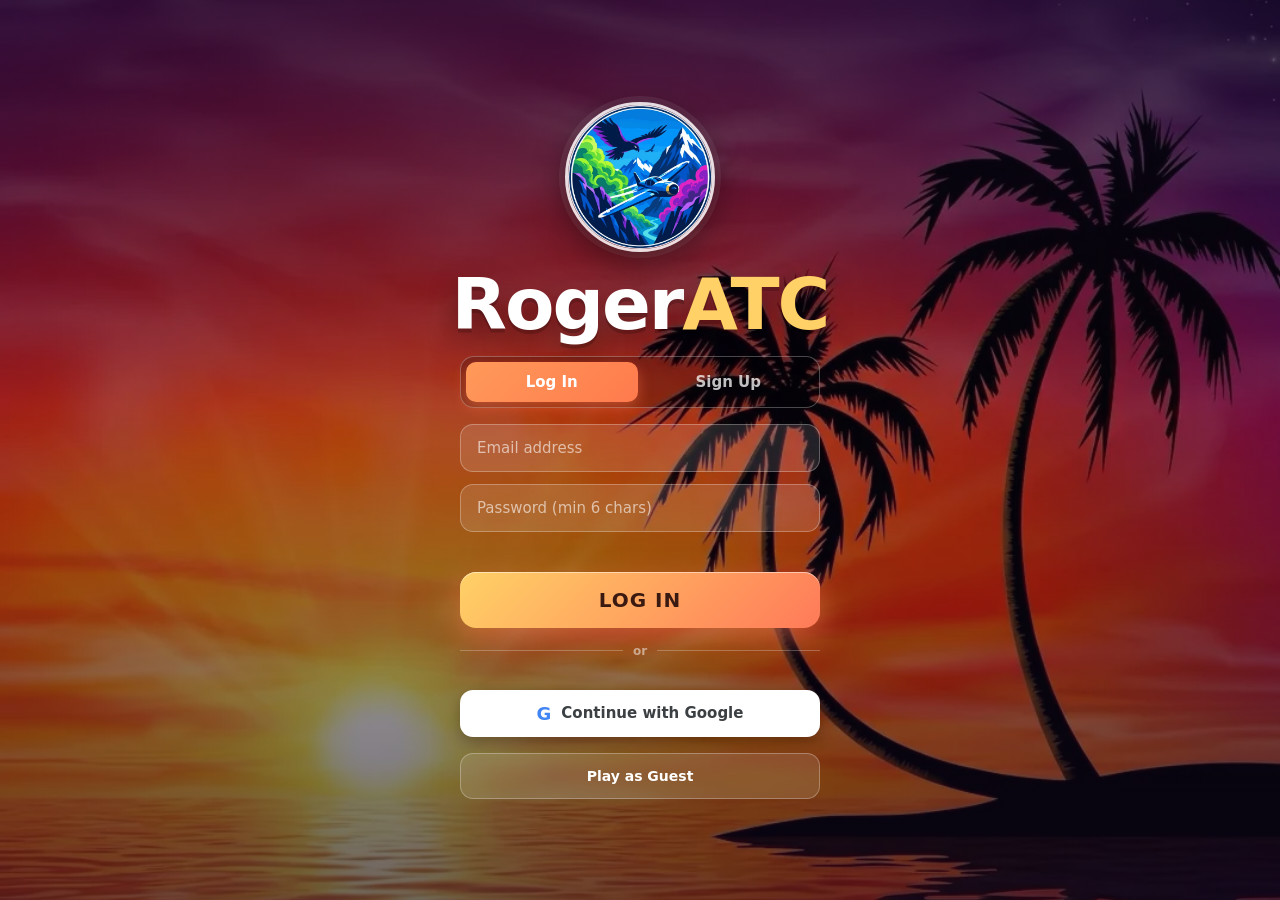
==== commit 66b83abd: "client feedback: menu footer spacing (easier taps); audio bubble pinned top-centre; big birds back t" ====
--- a/index.html
+++ b/index.html
@@ -66,8 +66,9 @@
         </button>
       </div>
 
-      <!-- Pause / mute mini controls -->
+      <!-- Pause / mute / fullscreen mini controls -->
       <div class="hud-mini">
+        <button id="fsBtn" class="mini-btn" title="Fullscreen">⛶</button>
         <button id="muteBtn" class="mini-btn" title="Mute music">🔊</button>
         <button id="pauseBtn" class="mini-btn" title="Pause">⏸</button>
       </div>
@@ -135,6 +136,7 @@
           <button id="premiumBtn" class="ghost-btn">⭐ Premium</button>
           <button id="menuMute" class="ghost-btn">🔊 Sound On</button>
           <button id="howToBtn" class="ghost-btn">How to play</button>
+          <button id="fsBtnMenu" class="ghost-btn">⛶ Fullscreen</button>
           <button id="logoutBtn" class="ghost-btn hidden">Log out</button>
         </div>
         <div class="account-line"><span id="userPill">RogerATC • Main Version</span></div>
@@ -278,7 +280,7 @@
           <li><b>TAP LEFT or RIGHT</b> button (or press <kbd>Space</kbd> / <kbd>←</kbd> / <kbd>→</kbd>) to lift. Your plane falls on its own.</li>
           <li><b>+2000</b> Jet Stream &nbsp;·&nbsp; <b>+500</b> Valley &nbsp;·&nbsp; <b>+300</b> Peak/Stack &nbsp;·&nbsp; <b>+100</b> Bonus Zone &nbsp;·&nbsp; <b>+25</b> Cloud</li>
           <li><b>−25</b> Small bird / toxic smoke &nbsp;·&nbsp; <b>−50</b> touching the floor</li>
-          <li><span class="warn">CRASH</span> if you hit the 40k ft ceiling, a mountain, a tower, or a <b>Big Yellow Bird</b>.</li>
+          <li><span class="warn">CRASH</span> if you hit the 40k ft ceiling, a mountain, a tower, or a <b>Big Bird</b>.</li>
           <li>Hit <b>3 small birds</b> total and your plane goes down.</li>
           <li>Survive the full course to see <b>"YOU SURVIVED!"</b></li>
         </ul>
--- a/css/style-v2.css
+++ b/css/style-v2.css
@@ -195,7 +195,8 @@
   background: var(--glass-bg);
   border: 1px solid var(--glass-brd);
   color: #fff;
-  padding: 11px 18px;
+  padding: 12px 18px;
+  min-height: 46px;                 /* comfortable tap target (client: buttons too cluttered to tap) */
   border-radius: 13px;
   font-family: var(--font);
   font-weight: 700;
@@ -206,7 +207,9 @@
 }
 .ghost-btn:hover { background: rgba(255,255,255,0.2); }
 
-.menu-foot { display: flex; gap: 12px; flex-wrap: wrap; justify-content: center; }
+/* more breathing room between footer buttons + space under the page so taps land cleanly */
+.menu-foot { display: flex; gap: 16px 12px; flex-wrap: wrap; justify-content: center; margin-bottom: 4px; }
+#menu .menu-inner { padding-bottom: 30px; }
 .account-line { font-size: 12px; letter-spacing: 0.5px; color: rgba(255,255,255,0.65); font-weight: 700; text-align: center; margin-top: -4px; }
 .account-line .unverified { color: var(--gold); font-size: 9.5px; letter-spacing: 1px; margin-left: 6px; text-transform: uppercase;
   background: rgba(0,0,0,0.25); padding: 2px 7px; border-radius: 6px; }
@@ -464,7 +467,7 @@
   transform: translateY(-1px);
 }
 .callsign-actions { display: flex; gap: 12px; width: 100%; max-width: 420px; }
-.callsign-actions .primary-btn { flex: 2; }
+.callsign-actions .primary-btn { flex: 2; font-size: clamp(13px, 3.4vw, 16px); padding: 14px 16px; }
 .callsign-actions .ghost-btn { flex: 1; }
 
 /* ===================== HOW TO ===================== */
@@ -530,19 +533,19 @@
   justify-content: space-between;
   align-items: flex-start;
   gap: 10px;
-  padding: 14px;
+  padding: 10px 12px;
 }
 .hud-score, .hud-timer, .hud-best {
-  padding: 8px 14px;
+  padding: 5px 12px;
   display: flex;
   flex-direction: column;
   align-items: center;
-  gap: 1px;
-  min-width: 70px;
-}
-.hud-top .label { font-size: 10px; letter-spacing: 2px; opacity: 0.75; font-weight: 700; }
+  gap: 0;
+  min-width: 60px;
+}
+.hud-top .label { font-size: 9px; letter-spacing: 2px; opacity: 0.75; font-weight: 700; }
 .hud-score span:last-child, .hud-timer span:last-child, .hud-best span:last-child {
-  font-size: 24px; font-weight: 900; color: #fff;
+  font-size: 20px; font-weight: 900; color: #fff;
 }
 .hud-score span:last-child { color: var(--gold); }
 #scoreValue.flash-good { animation: popGood 0.4s ease; }
@@ -554,10 +557,10 @@
    Whatever is behind the bubble is blurred inside it (backdrop-filter), masked to the cloud shape. */
 .chatter {
   position: absolute;
-  /* spec: word bubble sits ABOVE the speedometer (centre-bottom), clear of the HUD cards */
+  /* client: pinned at the TOP-CENTRE (between the Clock & Scoreboard) so it stays clear of the flight course */
   left: 50%;
-  bottom: clamp(140px, 19vh, 180px);
-  top: auto;
+  top: clamp(66px, 10vh, 100px);
+  bottom: auto;
   transform: translateX(-50%);
   /* ▼▼▼ RESIZE THE WHOLE BUBBLE: change ONLY this one value ▼▼▼ */
   --bub: 120PX;
@@ -727,11 +730,11 @@
   .seg-btn { padding: 7px 6px; font-size: 12px; }
   .seg-btn small { font-size: 9px; }
   .primary-btn { padding: 10px 18px; font-size: 15px; max-width: 320px; }
-  .ghost-btn, .google-btn { padding: 8px 13px; font-size: 12px; }
+  .ghost-btn, .google-btn { padding: 11px 15px; font-size: 12px; }
   .auth-inner, .auth-form { gap: 8px; }
   .auth-form input { padding: 9px 13px; font-size: 13px; }
   .auth-tab { padding: 8px; font-size: 13px; }
-  .menu-foot { gap: 8px; }
+  .menu-foot { gap: 13px 10px; }
   .account-line { font-size: 10px; }
   .lb-list, .msg-list { max-height: 40vh; }
 
